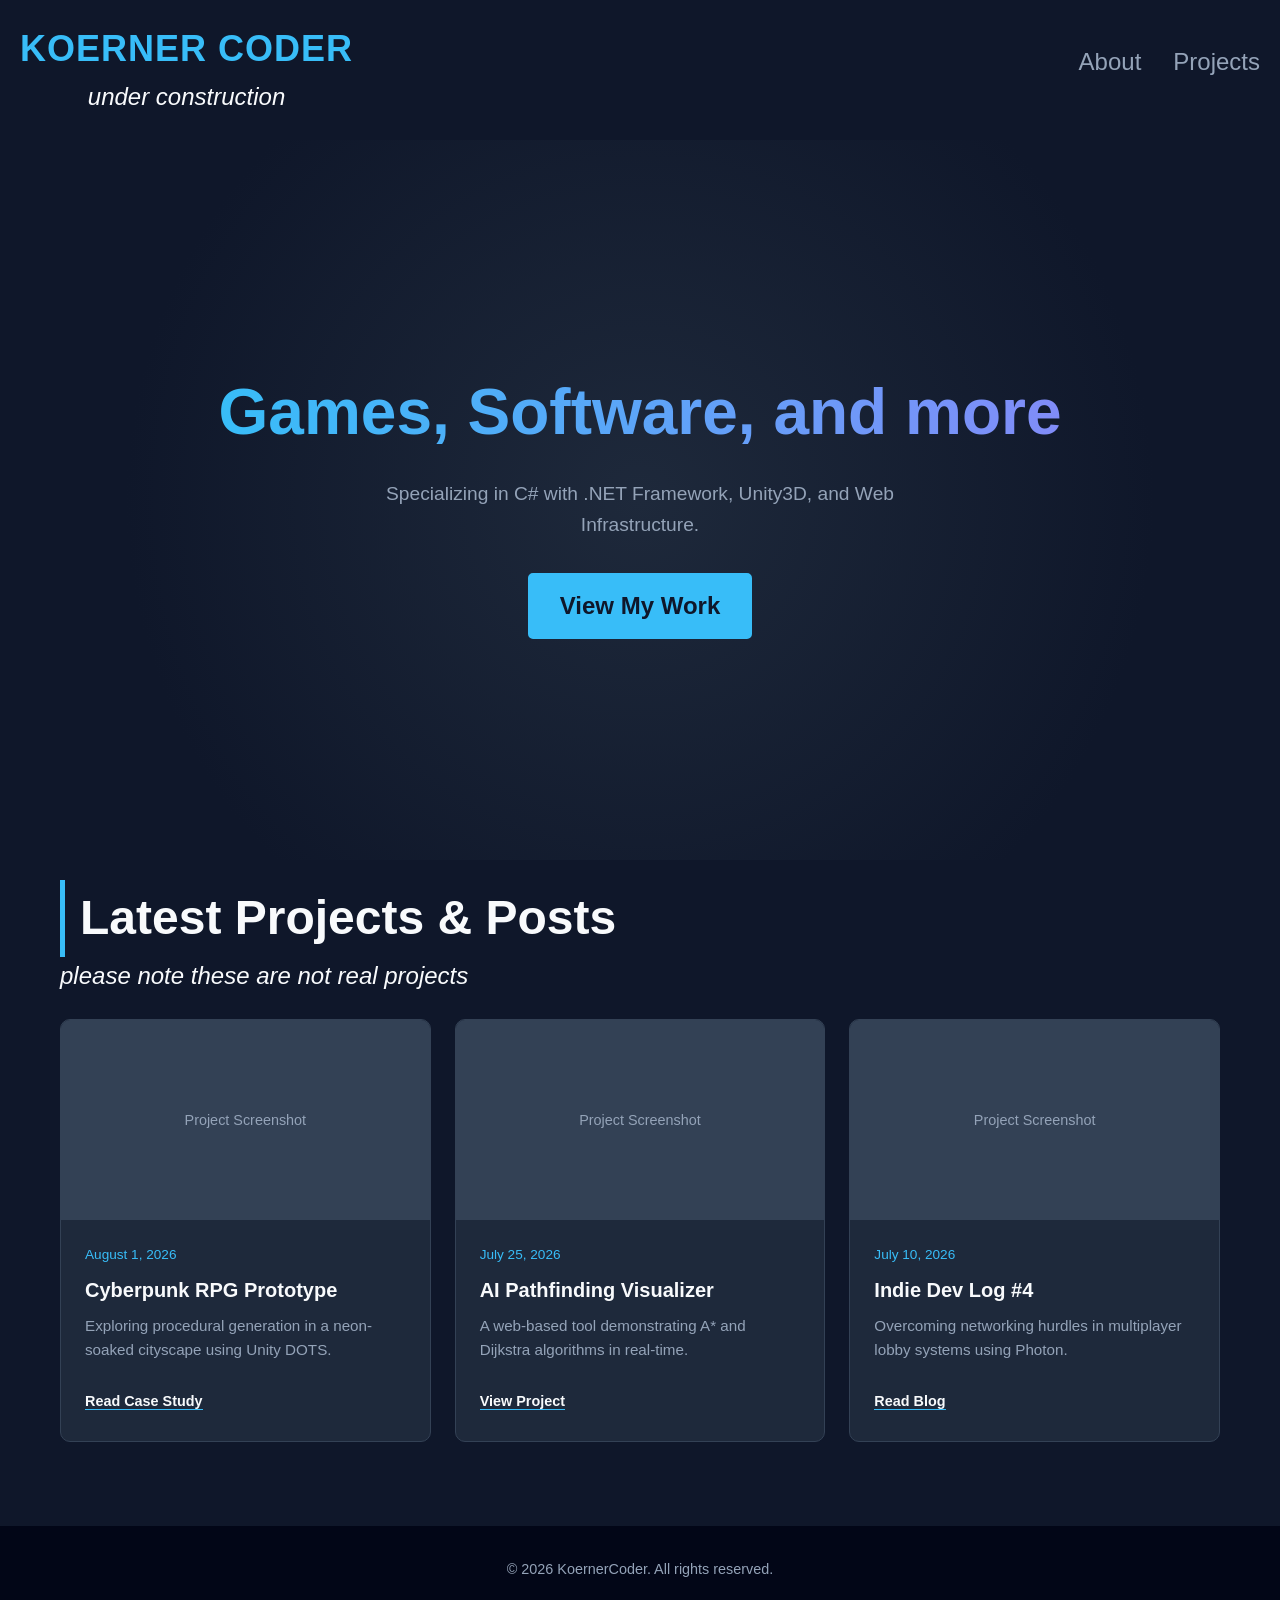
==== index.html @ a1e745be "Update posts styling" ====
<!DOCTYPE html>
<html lang="en">
<head>
    <meta charset="UTF-8">
    <meta name="viewport" content="width=device-width, initial-scale=1.0">
    <title>Koerner Coder | Game & Software Projects</title>
    <link href="css/main.css" rel="stylesheet">
    <script defer src="js/template-loader.js"></script>
</head>
<body>
    <section class="top-section">
        <div id="header-placeholder"></div>
        <div id="nav-placeholder"></div>
    </section>

    <!-- Hero Section -->
    <section class="hero">
        <h1>Games, Software, and more</h1>
        <p>Specializing in C# with .NET Framework, Unity3D, and Web Infrastructure.</p>
        <a href="#projects" class="cta-btn">View My Work</a>
    </section>

    <!-- Main Content: New Posts/Projects -->
    <main class="main-section" id="projects">
        <h2 class="main-title">Latest Projects & Posts</h2>
        <p><i>please note these are not real projects</i></p>

        <div class="posts-grid">
            <!-- Post Item 1 -->
            <article class="post-card">
                <div class="post-image">
                    <!-- Replace with <img src="game1.jpg" alt="Game Screenshot"> -->
                    <span>Project Screenshot</span>
                </div>
                <div class="post-content">
                    <span class="post-date">August 1, 2026</span>
                    <h3 class="post-title">Cyberpunk RPG Prototype</h3>
                    <p class="post-excerpt">Exploring procedural generation in a neon-soaked cityscape using Unity DOTS.</p>
                    <a href="#" class="read-more">Read Case Study</a>
                </div>
            </article>

            <!-- Post Item 2 -->
            <article class="post-card">
                <div class="post-image">
                    <span>Project Screenshot</span>
                </div>
                <div class="post-content">
                    <span class="post-date">July 25, 2026</span>
                    <h3 class="post-title">AI Pathfinding Visualizer</h3>
                    <p class="post-excerpt">A web-based tool demonstrating A* and Dijkstra algorithms in real-time.</p>
                    <a href="#" class="read-more">View Project</a>
                </div>
            </article>

            <!-- Post Item 3 -->
            <article class="post-card">
                <div class="post-image">
                    <span>Project Screenshot</span>
                </div>
                <div class="post-content">
                    <span class="post-date">July 10, 2026</span>
                    <h3 class="post-title">Indie Dev Log #4</h3>
                    <p class="post-excerpt">Overcoming networking hurdles in multiplayer lobby systems using Photon.</p>
                    <a href="#" class="read-more">Read Blog</a>
                </div>
            </article>
        </div>
    </main>
    <div id="footer-placeholder"></div>


    <!-- Simple JavaScript for Mobile Menu -->
    <!--
    <script>
        const mobileMenu = document.getElementById('mobileMenu');
        const navLinks = document.getElementById('navLinks');

        mobileMenu.addEventListener('click', () => {
            navLinks.classList.toggle('active');
        });

        // Close menu when a link is clicked
        document.querySelectorAll('.nav-links a').forEach(link => {
            link.addEventListener('click', () => {
                navLinks.classList.remove('active');
            });
        });
    </script>-->
</body>
</html>
---- css/main.css ----
/* --- CSS Variables & Reset --- */
:root {
    --bg-color: #0f172a;
    --surface-color: #1e293b;
    --text-primary: #f8fafc;
    --text-secondary: #94a3b8;
    --text-size: 24px;
    --accent-color: #38bdf8;
    --accent-hover: #0ea5e9;
    --font-main: "Segoe UI", Tahoma, Geneva, Verdana, sans-serif;
    --container-width: 1200px;
    --header-height: 70px;
    --default-padding: 20px;
}

* {
    margin: 0;
    padding: 0;
    box-sizing: border-box;
}

body {
    font-family: var(--font-main);
    background-color: var(--bg-color);
    color: var(--text-primary);
    line-height: 1.6;
    font-size: var(--text-size);
}

a {
    text-decoration: none;
    color: inherit;
    transition: 0.3s;
}
ul {
    list-style: none;
}

/* --- psuedo classes --- */
a:hover {
    color: var(--accent-color);
}

/* --- Top Section --- */
.top-section {
    display: flex;
    flex-direction: row;
    justify-content: space-between;

    width: 100%;
    height: var(--header-height);
    padding: var(--default-padding);
}
/* header */
header {
    text-align: center;
}
.header-logo {
    font-size: 1.5em;
    font-weight: 700;
    color: var(--accent-color);
    letter-spacing: 1px;
}
/* nav */
.nav-links {
    margin: calc(var(--header-height) / 2 - 1em / 2) 0;

    display: flex;
    gap: 2rem;

    font-weight: 500;
    color: var(--text-secondary);
}

/* Mobile Menu Toggle */
.menu-toggle {
    display: none;
    flex-direction: column;
    gap: 5px;
    cursor: pointer;
}

.bar {
    width: 25px;
    height: 3px;
    background-color: var(--text-primary);
    border-radius: 2px;
}

/* --- Hero Section --- */
.hero {
    height: 80vh;
    display: flex;
    flex-direction: column;
    justify-content: center;
    align-items: center;
    text-align: center;
    padding: 0 20px;
    margin-top: var(--header-height);
    background: radial-gradient(circle at center, #1e293b 0%, #0f172a 70%);
}
.hero h1 {
    font-size: clamp(2.5rem, 5vw, 4rem);
    margin-bottom: 1rem;
    background: linear-gradient(to right, #38bdf8, #818cf8);
    -webkit-background-clip: text;
    -webkit-text-fill-color: transparent;
}
.hero p {
    font-size: 1.2rem;
    color: var(--text-secondary);
    max-width: 600px;
    margin-bottom: 2rem;
}
.cta-btn {
    padding: 12px 30px;
    background-color: var(--accent-color);
    color: #0f172a;
    font-weight: 700;
    border-radius: 5px;
    border: 2px solid var(--accent-color);
}
.cta-btn:hover {
    background-color: transparent;
    color: var(--accent-color);
}

/* --- Main Section --- */
.main-section {
    max-width: var(--container-width);
    margin: 0 auto;
    padding: var(--default-padding);
}
.main-title {
    font-size: 2em;

    border-left: 5px solid var(--accent-color);
    padding-left: 15px;
}
.posts-grid {
    margin-top: 1em;

    display: grid;
    grid-template-columns: repeat(auto-fit, minmax(300px, auto));
    gap: 1em;
}
/* posts */
.post-card {
    background-color: var(--surface-color);
    border-radius: 10px;
    overflow: hidden;
    border: 1px solid #334155;
    transition:
        transform 0.3s ease,
        box-shadow 0.3s ease;
}
.post-card:hover {
    transform: translateY(-5px);
    box-shadow: 0 10px 20px rgba(0, 0, 0, 0.3);
    border-color: var(--accent-color);
}
.post-image {
    width: 100%;
    height: 200px;
    background-color: #334155; /* Placeholder color */
    display: flex;
    align-items: center;
    justify-content: center;
    color: var(--text-secondary);
    font-size: 0.9rem;
}
/* If using real images, use <img> tag, this is a CSS placeholder */
.post-image img {
    width: 100%;
    height: 100%;
    object-fit: cover;
}
.post-content {
    padding: 1.5rem;
}
.post-date {
    font-size: 0.85rem;
    color: var(--accent-color);
    margin-bottom: 0.5rem;
    display: block;
}
.post-title {
    font-size: 1.25rem;
    margin-bottom: 0.5rem;
    color: var(--text-primary);
}

.post-excerpt {
    font-size: 0.95rem;
    color: var(--text-secondary);
    margin-bottom: 1rem;
}
.read-more {
    font-size: 0.9rem;
    font-weight: 600;
    color: var(--text-primary);
    border-bottom: 1px solid var(--accent-color);
}

/* --- About --- */
.bio-section {
    margin-top: var(--header-height);
    margin-left: 20vw;
    width: 60vw;
    padding: 20px;

    border: 6px solid var(--accent-color);

    color: var(--text-primary);
    font-size: var(--text-size);

    display: flex;
    flex-wrap: wrap;
    gap: 1em;
}
.bio-information {
    flex: 1 0 40%;
}
.bio-links {
    color: var(--text-secondary);
}
.bio-links a:hover {
    color: var(--accent-hover);
}
.bio-photo {
    flex: 1 0 40%;
}
.contact {
    font-size: 2em;
    text-align: center;
    flex: 1 0 100%;
}

/* --- Footer --- */
footer {
    text-align: center;
    padding: 2rem;
    background-color: #020617;
    color: var(--text-secondary);
    font-size: 0.9rem;
    margin-top: 4rem;
}
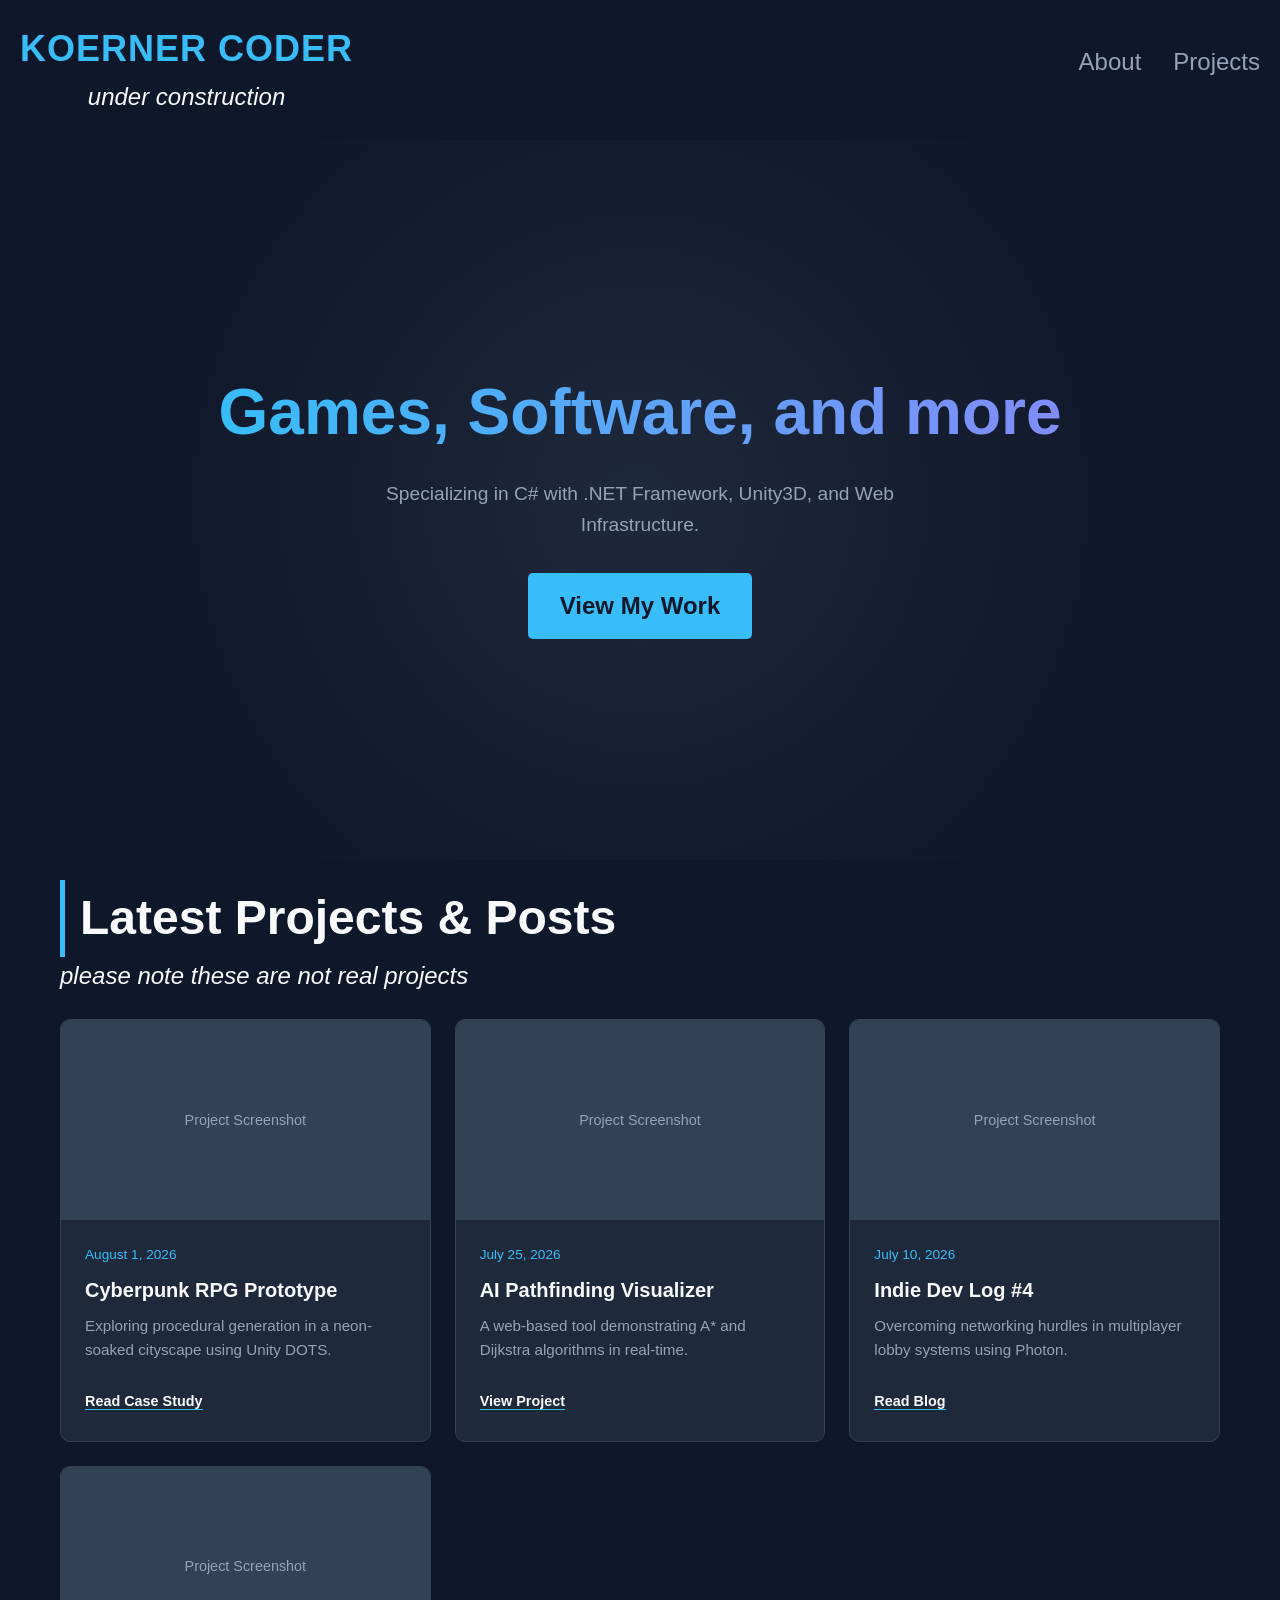
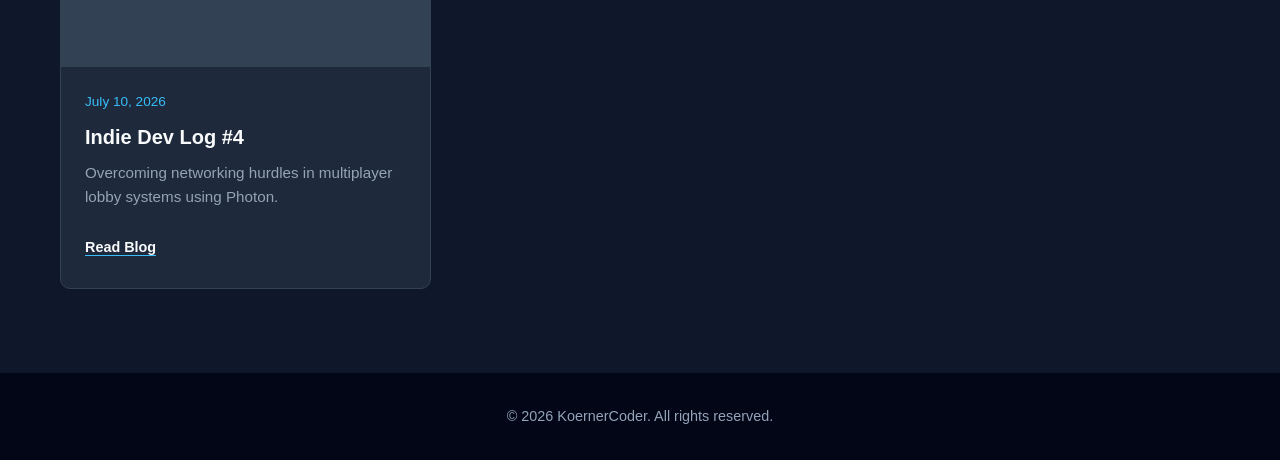
==== commit dd469d3d: "Update index.html for posts" ====
--- a/index.html
+++ b/index.html
@@ -65,6 +65,17 @@
                     <a href="#" class="read-more">Read Blog</a>
                 </div>
             </article>
+            <article class="post-card">
+                <div class="post-image">
+                    <span>Project Screenshot</span>
+                </div>
+                <div class="post-content">
+                    <span class="post-date">July 10, 2026</span>
+                    <h3 class="post-title">Indie Dev Log #4</h3>
+                    <p class="post-excerpt">Overcoming networking hurdles in multiplayer lobby systems using Photon.</p>
+                    <a href="#" class="read-more">Read Blog</a>
+                </div>
+            </article>
         </div>
     </main>
     <div id="footer-placeholder"></div>
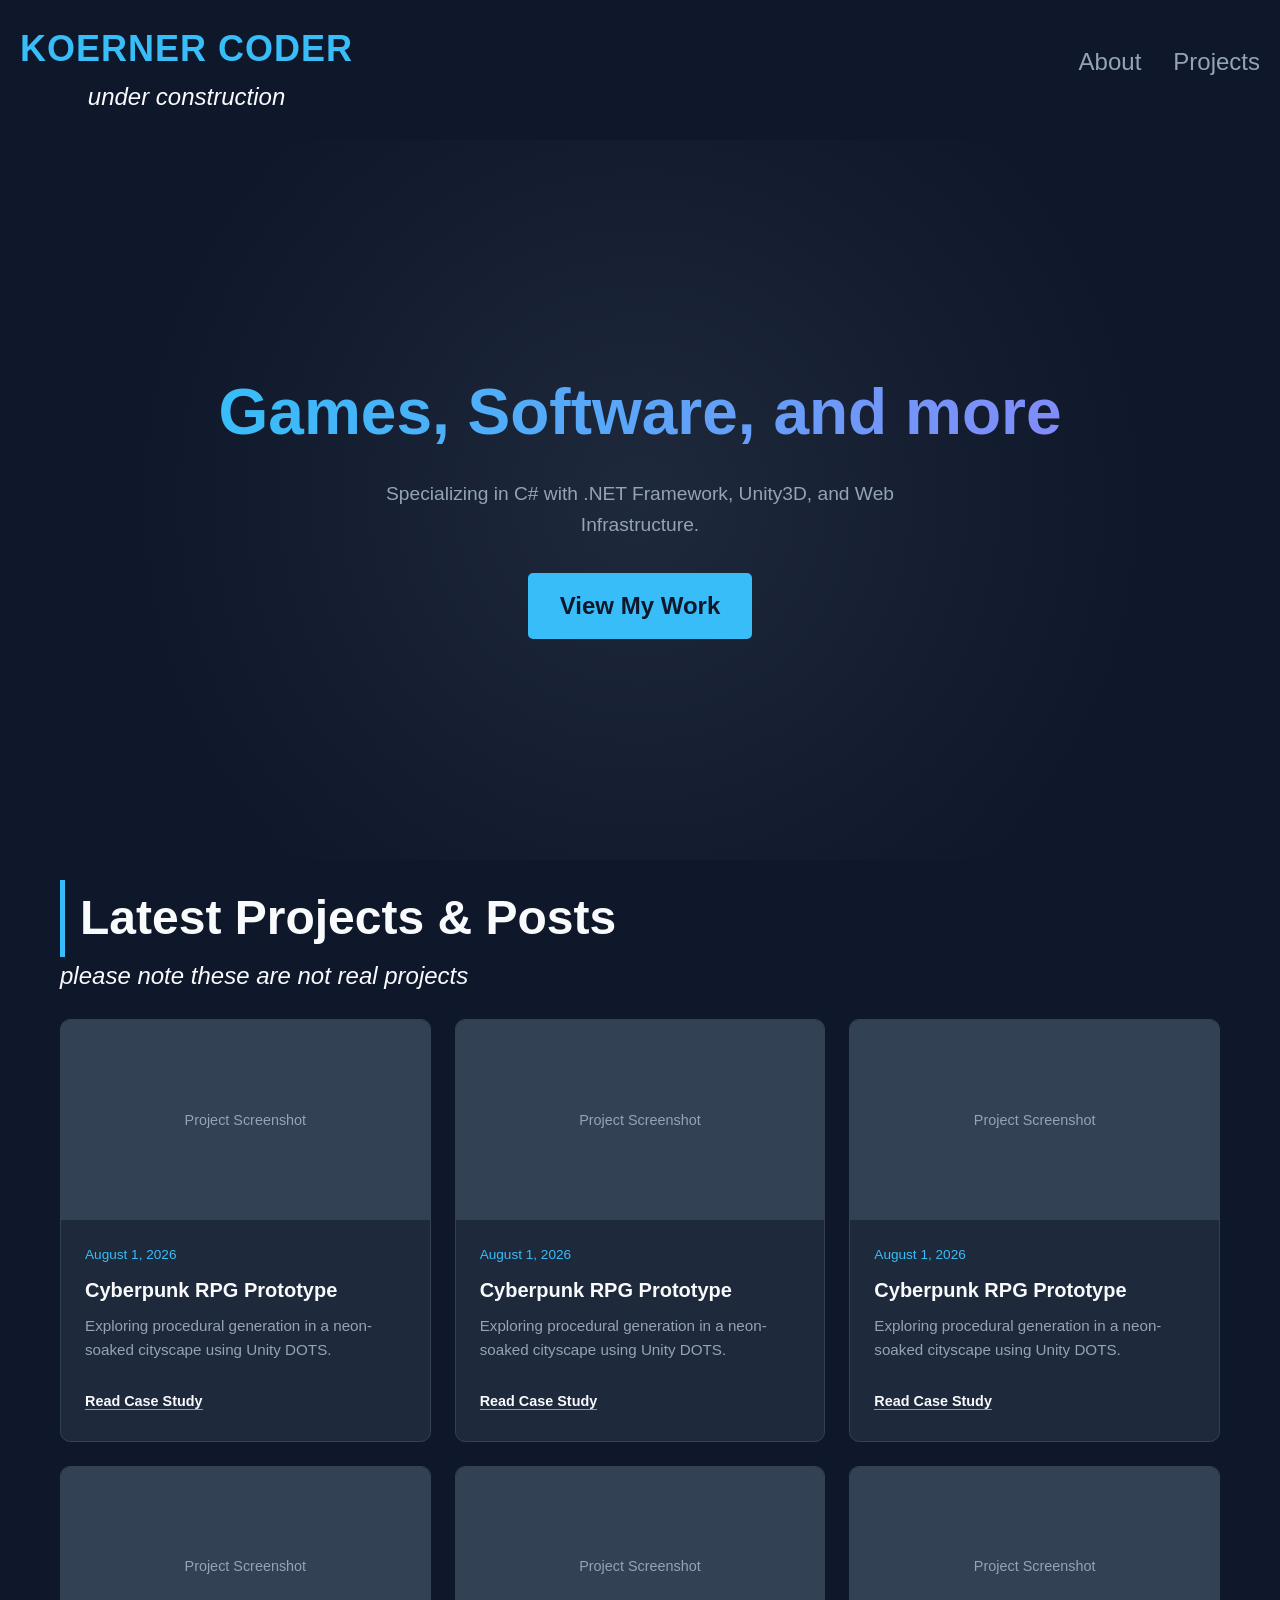
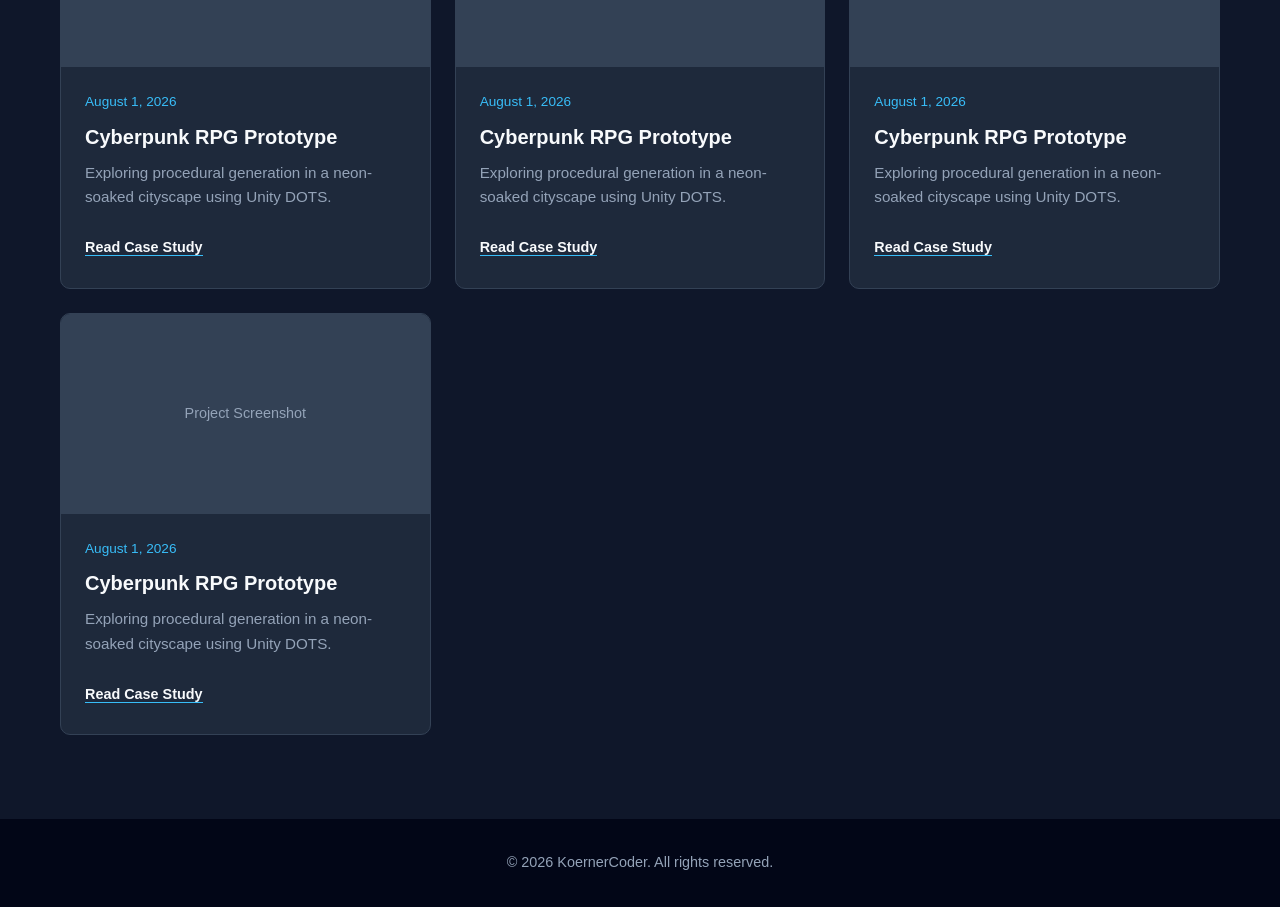
==== commit 8a989cc5: "Load posts dynamically" ====
--- a/index.html
+++ b/index.html
@@ -21,61 +21,18 @@
     </section>
 
     <!-- Main Content: New Posts/Projects -->
-    <main class="main-section" id="projects">
+    <main class="main-section">
         <h2 class="main-title">Latest Projects & Posts</h2>
         <p><i>please note these are not real projects</i></p>
 
         <div class="posts-grid">
-            <!-- Post Item 1 -->
-            <article class="post-card">
-                <div class="post-image">
-                    <!-- Replace with <img src="game1.jpg" alt="Game Screenshot"> -->
-                    <span>Project Screenshot</span>
-                </div>
-                <div class="post-content">
-                    <span class="post-date">August 1, 2026</span>
-                    <h3 class="post-title">Cyberpunk RPG Prototype</h3>
-                    <p class="post-excerpt">Exploring procedural generation in a neon-soaked cityscape using Unity DOTS.</p>
-                    <a href="#" class="read-more">Read Case Study</a>
-                </div>
-            </article>
-
-            <!-- Post Item 2 -->
-            <article class="post-card">
-                <div class="post-image">
-                    <span>Project Screenshot</span>
-                </div>
-                <div class="post-content">
-                    <span class="post-date">July 25, 2026</span>
-                    <h3 class="post-title">AI Pathfinding Visualizer</h3>
-                    <p class="post-excerpt">A web-based tool demonstrating A* and Dijkstra algorithms in real-time.</p>
-                    <a href="#" class="read-more">View Project</a>
-                </div>
-            </article>
-
-            <!-- Post Item 3 -->
-            <article class="post-card">
-                <div class="post-image">
-                    <span>Project Screenshot</span>
-                </div>
-                <div class="post-content">
-                    <span class="post-date">July 10, 2026</span>
-                    <h3 class="post-title">Indie Dev Log #4</h3>
-                    <p class="post-excerpt">Overcoming networking hurdles in multiplayer lobby systems using Photon.</p>
-                    <a href="#" class="read-more">Read Blog</a>
-                </div>
-            </article>
-            <article class="post-card">
-                <div class="post-image">
-                    <span>Project Screenshot</span>
-                </div>
-                <div class="post-content">
-                    <span class="post-date">July 10, 2026</span>
-                    <h3 class="post-title">Indie Dev Log #4</h3>
-                    <p class="post-excerpt">Overcoming networking hurdles in multiplayer lobby systems using Photon.</p>
-                    <a href="#" class="read-more">Read Blog</a>
-                </div>
-            </article>
+            <div class="post-placeholder"></div>
+            <div class="post-placeholder"></div>
+            <div class="post-placeholder"></div>
+            <div class="post-placeholder"></div>
+            <div class="post-placeholder"></div>
+            <div class="post-placeholder"></div>
+            <div class="post-placeholder"></div>
         </div>
     </main>
     <div id="footer-placeholder"></div>
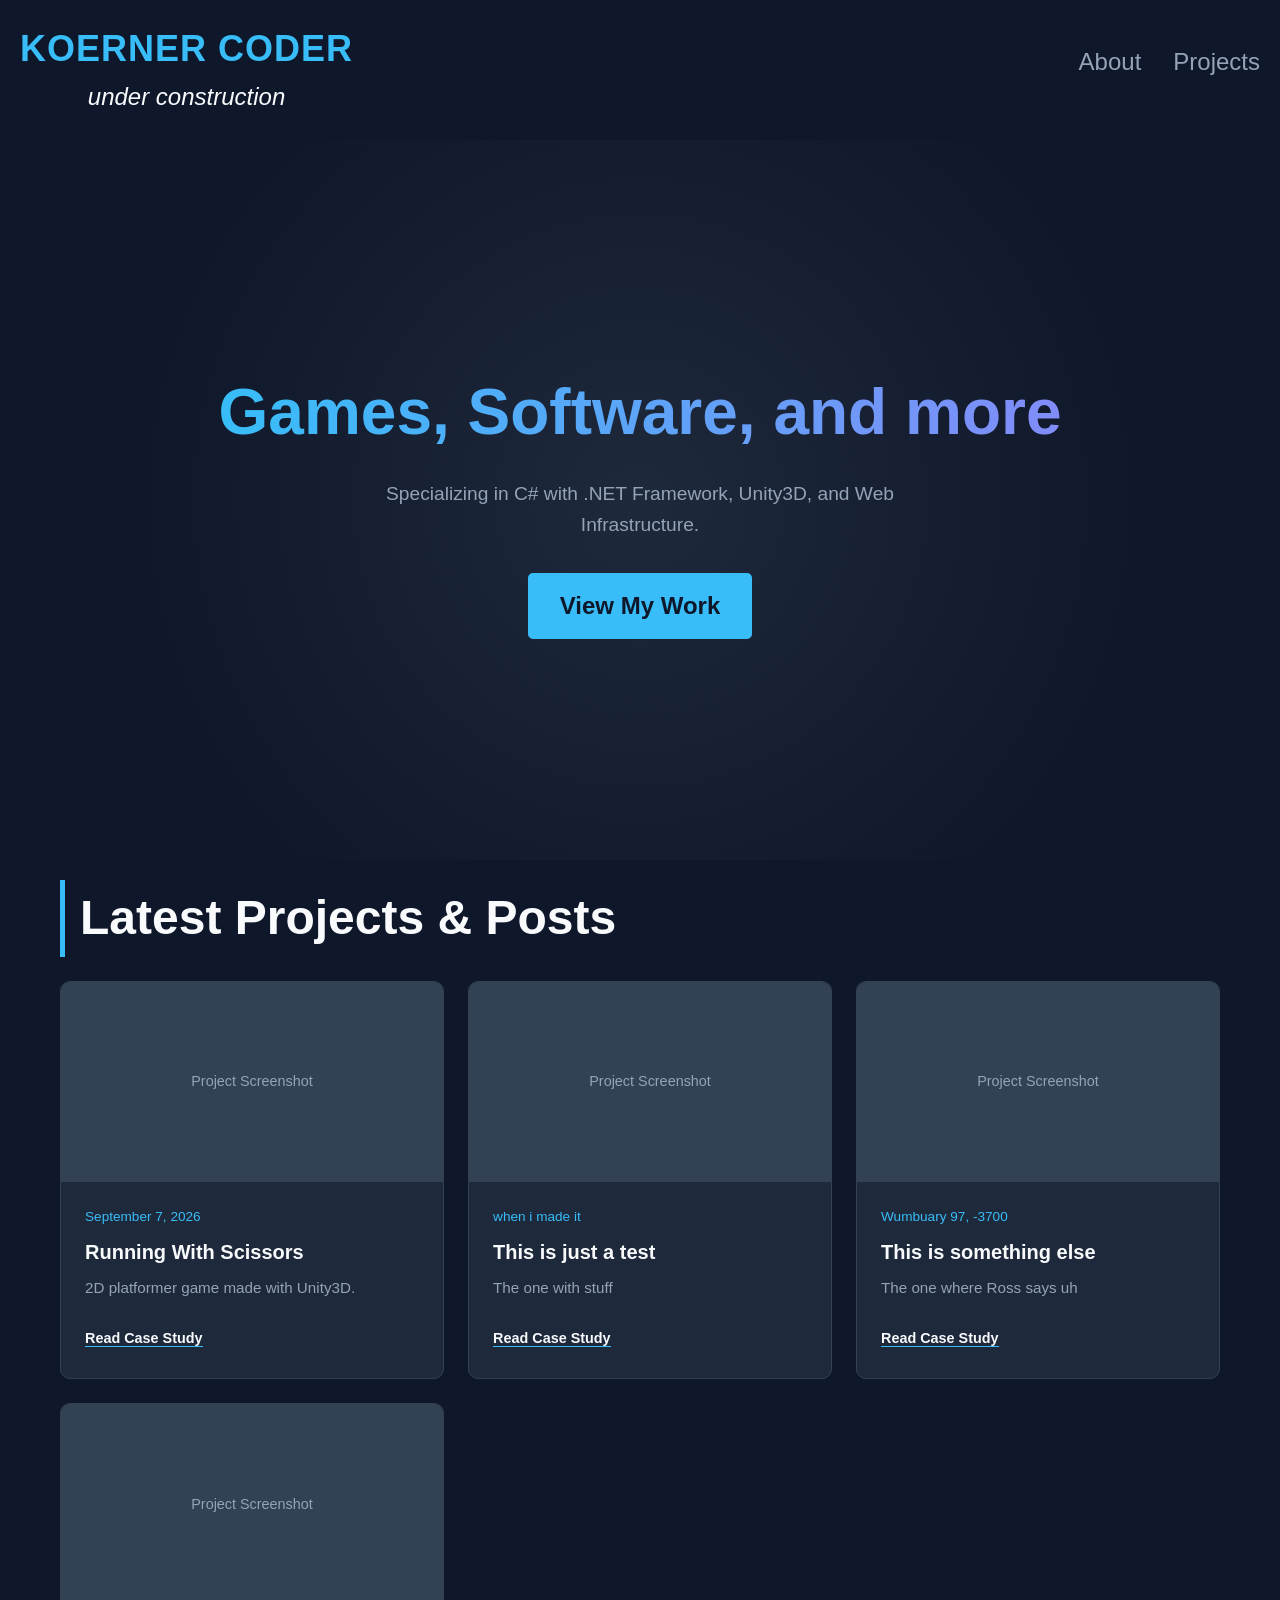
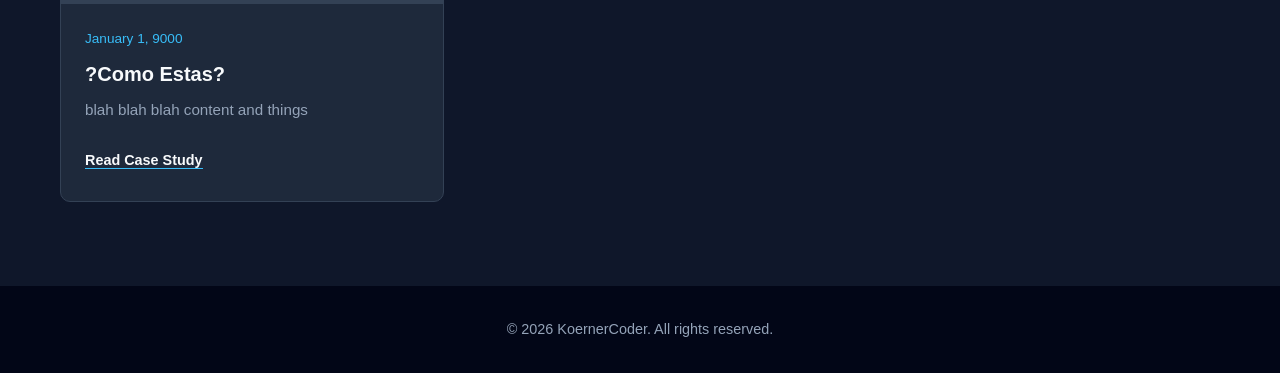
==== commit 4e2bdb31: "Load posts dynamically from .json file" ====
--- a/index.html
+++ b/index.html
@@ -6,6 +6,7 @@
     <title>Koerner Coder | Game & Software Projects</title>
     <link href="css/main.css" rel="stylesheet">
     <script defer src="js/template-loader.js"></script>
+    <script defer src="js/posts-loader.js"></script>
 </head>
 <body>
     <section class="top-section">
@@ -23,16 +24,9 @@
     <!-- Main Content: New Posts/Projects -->
     <main class="main-section">
         <h2 class="main-title">Latest Projects & Posts</h2>
-        <p><i>please note these are not real projects</i></p>
 
         <div class="posts-grid">
-            <div class="post-placeholder"></div>
-            <div class="post-placeholder"></div>
-            <div class="post-placeholder"></div>
-            <div class="post-placeholder"></div>
-            <div class="post-placeholder"></div>
-            <div class="post-placeholder"></div>
-            <div class="post-placeholder"></div>
+            <!--<div class="post-placeholder"></div> -->
         </div>
     </main>
     <div id="footer-placeholder"></div>
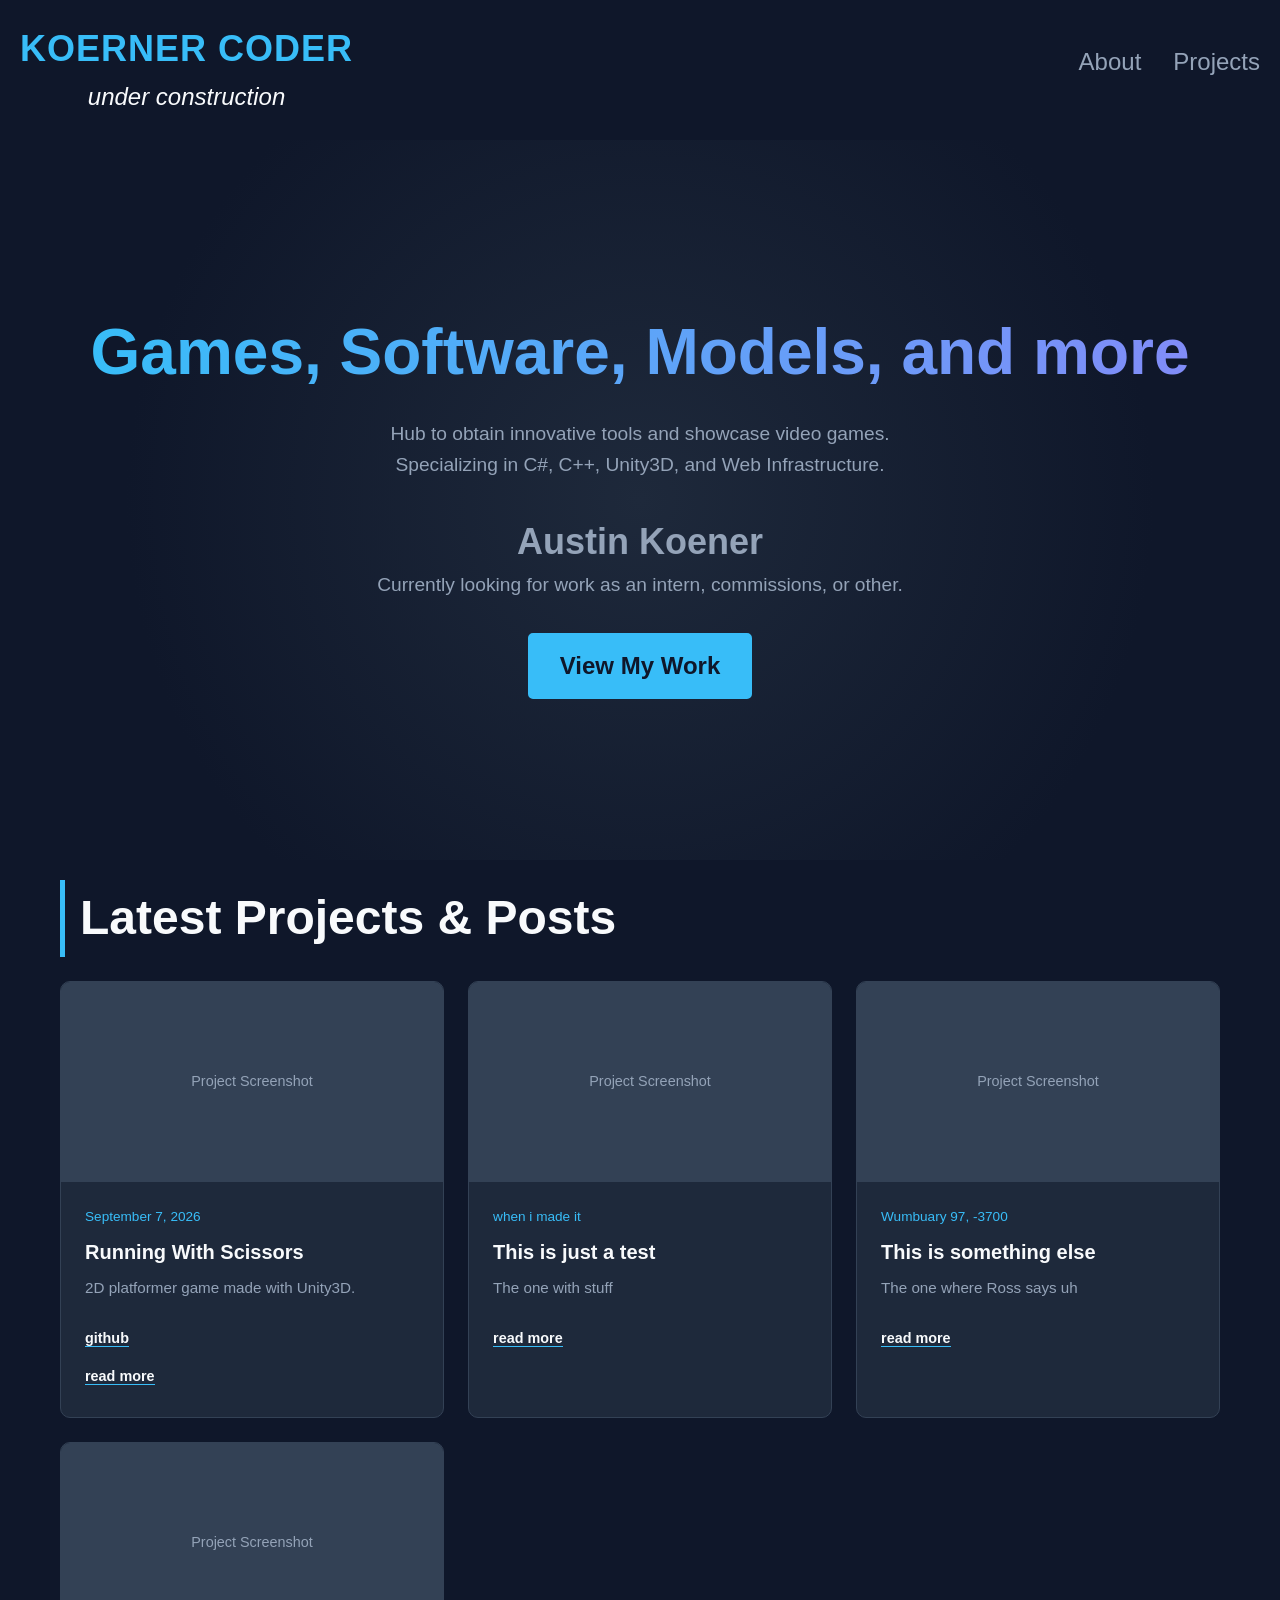
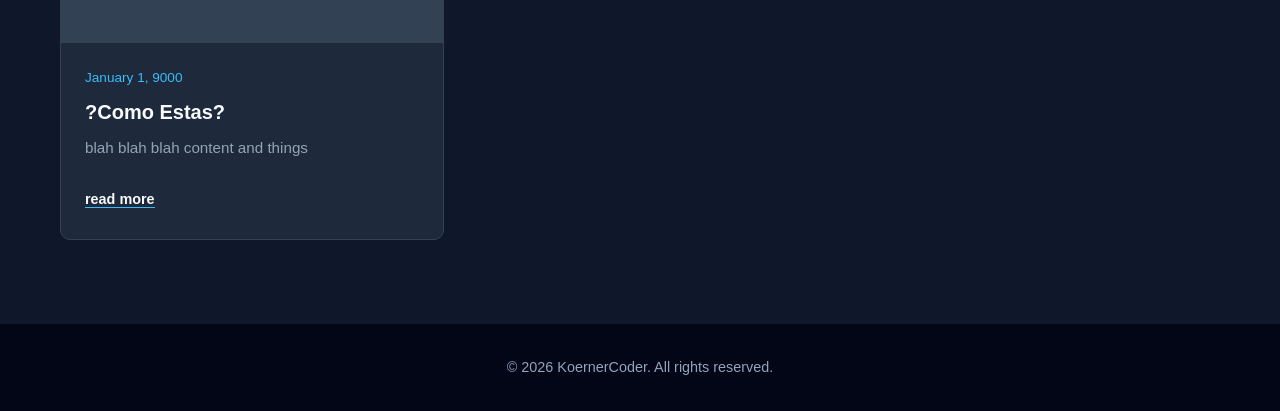
==== commit 3ccdf299: "Edit about pg and hero" ====
--- a/index.html
+++ b/index.html
@@ -16,13 +16,15 @@
 
     <!-- Hero Section -->
     <section class="hero">
-        <h1>Games, Software, and more</h1>
-        <p>Specializing in C# with .NET Framework, Unity3D, and Web Infrastructure.</p>
+        <h1>Games, Software, Models, and more</h1>
+        <p>Hub to obtain innovative tools and showcase video games. Specializing in C#, C++, Unity3D, and Web Infrastructure.</p>
+        <a href="https://austinkr.github.io/koernercoder.dev/pgs/about.html"><h2>Austin Koener</h2></a>
+        <p>Currently looking for work as an intern, commissions, or other.</p>
         <a href="#projects" class="cta-btn">View My Work</a>
     </section>
 
     <!-- Main Content: New Posts/Projects -->
-    <main class="main-section">
+    <main class="main-section" id="projects">
         <h2 class="main-title">Latest Projects & Posts</h2>
 
         <div class="posts-grid">
--- a/css/main.css
+++ b/css/main.css
@@ -29,8 +29,8 @@
 
 a {
     text-decoration: none;
-    color: inherit;
     transition: 0.3s;
+    color: var(--text-secondary);
 }
 ul {
     list-style: none;
@@ -69,7 +69,6 @@
     gap: 2rem;
 
     font-weight: 500;
-    color: var(--text-secondary);
 }
 
 /* Mobile Menu Toggle */
@@ -204,36 +203,38 @@
 
 /* --- About --- */
 .bio-section {
-    margin-top: var(--header-height);
-    margin-left: 20vw;
-    width: 60vw;
-    padding: 20px;
-
-    border: 6px solid var(--accent-color);
-
-    color: var(--text-primary);
-    font-size: var(--text-size);
-
+    max-width: var(--container-width);
+    padding: var(--default-padding);
+    margin: 3em auto;
+    background: linear-gradient(to top right, var(--bg-color),var(--surface-color));
+}
+.bio-container {
     display: flex;
     flex-wrap: wrap;
-    gap: 1em;
-}
-.bio-information {
-    flex: 1 0 40%;
-}
-.bio-links {
-    color: var(--text-secondary);
-}
-.bio-links a:hover {
-    color: var(--accent-hover);
+    flex-direction: row;
+    justify-content: space-evenly;
+    align-items: center;
+    gap: 2em;
 }
 .bio-photo {
-    flex: 1 0 40%;
+    border: 5px solid white;
+    width: 512px;
+    height: 512px;
+    flex: 0 0 auto;
+}
+
+.separate-top {
+    border-top: 5px solid var(--accent-color);
+    padding-top: 1em;
+    margin-top: 1em;
+}
+.separate-left {
+    border-left: 5px solid var(--accent-color);
+    padding-left: 1em;
 }
 .contact {
     font-size: 2em;
     text-align: center;
-    flex: 1 0 100%;
 }
 
 /* --- Footer --- */
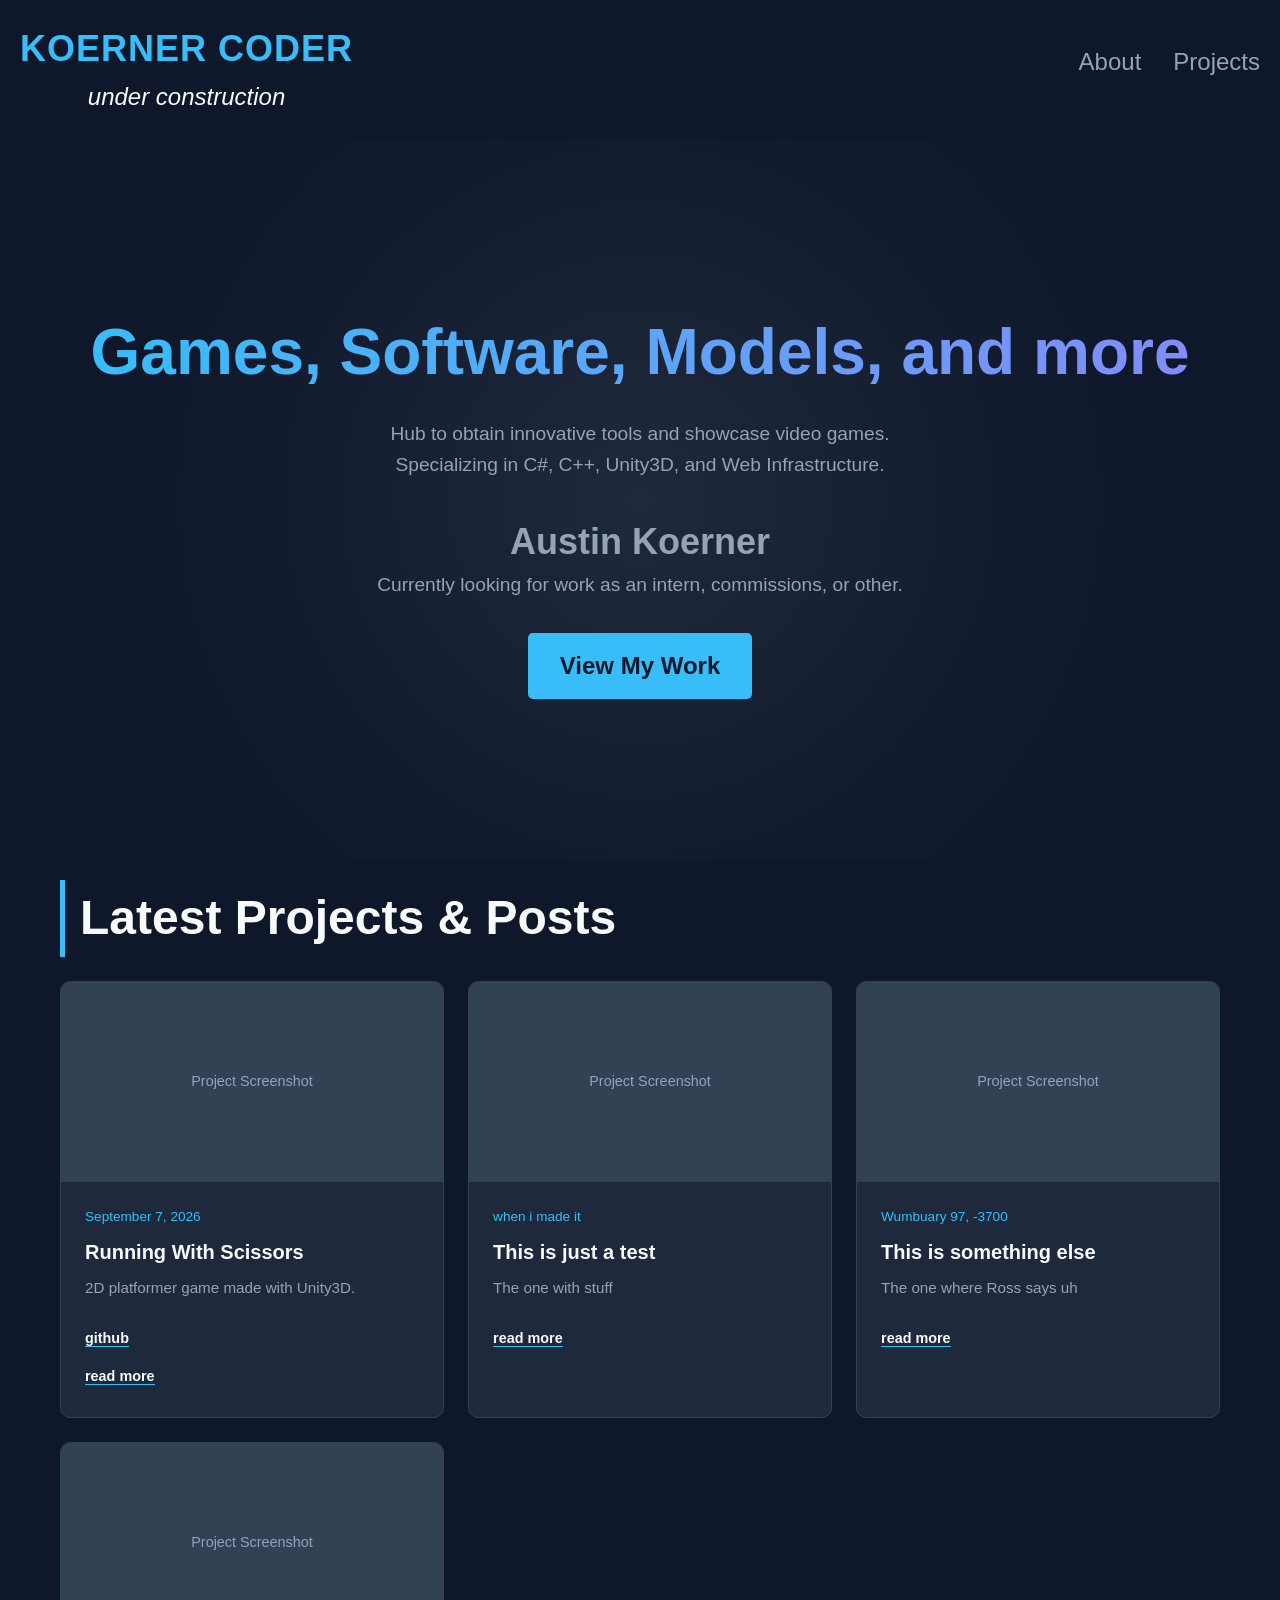
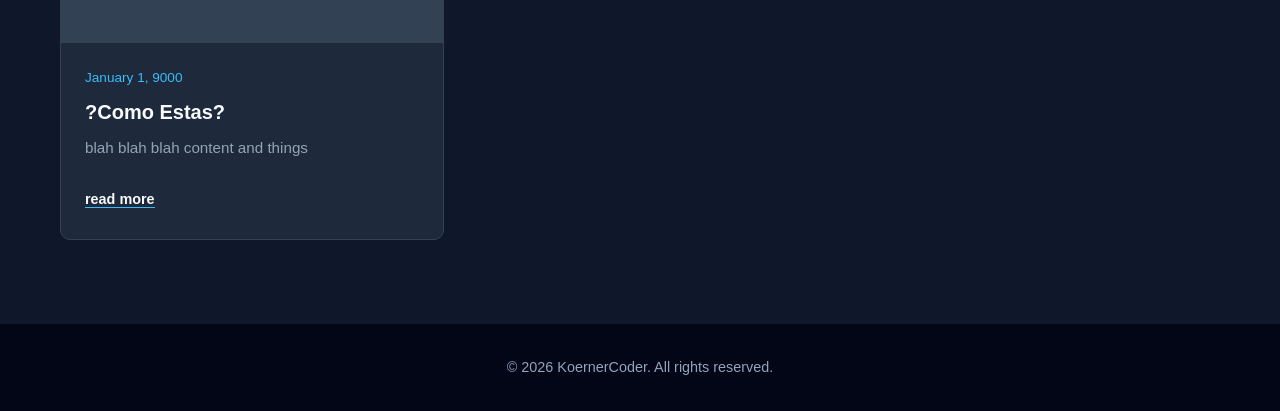
==== commit 11b99d99: "Fix typo in index.html" ====
--- a/index.html
+++ b/index.html
@@ -18,7 +18,7 @@
     <section class="hero">
         <h1>Games, Software, Models, and more</h1>
         <p>Hub to obtain innovative tools and showcase video games. Specializing in C#, C++, Unity3D, and Web Infrastructure.</p>
-        <a href="https://austinkr.github.io/koernercoder.dev/pgs/about.html"><h2>Austin Koener</h2></a>
+        <a href="pgs/about.html"><h2>Austin Koerner</h2></a>
         <p>Currently looking for work as an intern, commissions, or other.</p>
         <a href="#projects" class="cta-btn">View My Work</a>
     </section>
--- a/css/main.css
+++ b/css/main.css
@@ -35,6 +35,9 @@
 ul {
     list-style: none;
 }
+.hidden {
+    display: none;
+}
 
 /* --- psuedo classes --- */
 a:hover {
@@ -222,6 +225,22 @@
     height: 512px;
     flex: 0 0 auto;
 }
+.contact-button {
+    font-size: clamp(1rem, 4vw, 2rem);
+    text-align: center;
+
+    background-color: none;
+
+    width: 75%;
+    margin: 0 auto;
+    padding: var(--default-padding);
+}
+input{
+    background-color: var(--surface-color);
+    color: white;
+    font-size: 1em;
+    padding: 0.5em;
+}
 
 .separate-top {
     border-top: 5px solid var(--accent-color);
@@ -232,10 +251,6 @@
     border-left: 5px solid var(--accent-color);
     padding-left: 1em;
 }
-.contact {
-    font-size: 2em;
-    text-align: center;
-}
 
 /* --- Footer --- */
 footer {
